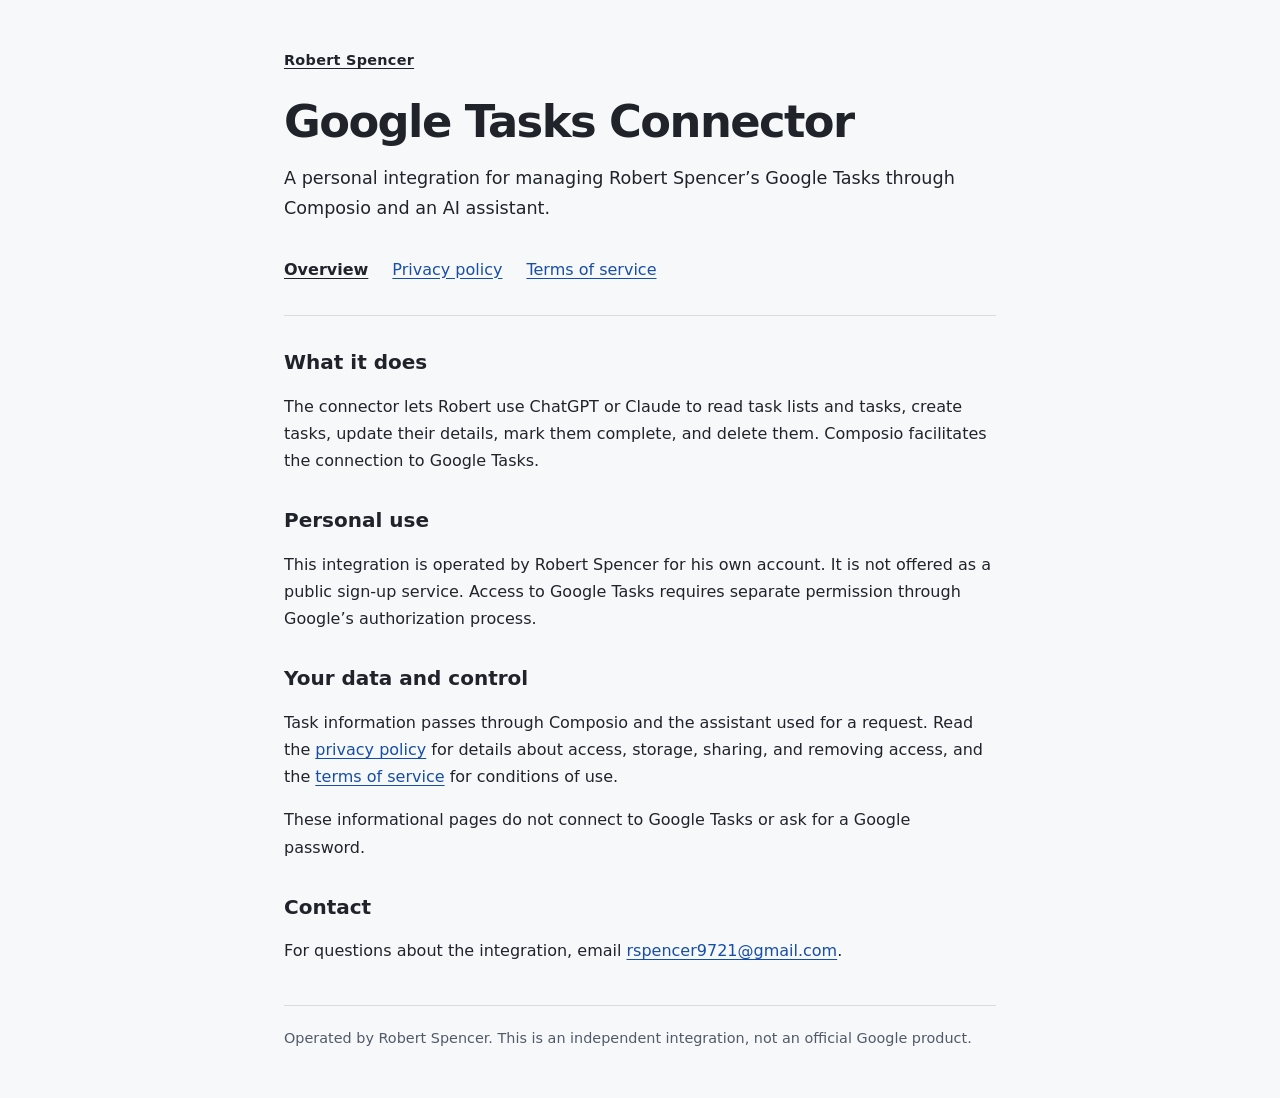
==== google-tasks-connector/index.html @ 69e59636 "Add isolated personal Google Tasks connector information pages" ====
<!doctype html>
<html lang="en">
<head>
  <meta charset="utf-8">
  <meta name="viewport" content="width=device-width, initial-scale=1">
  <meta name="robots" content="noindex, nofollow">
  <meta name="referrer" content="no-referrer">
  <meta http-equiv="Content-Security-Policy" content="default-src 'none'; style-src 'self'; base-uri 'none'; form-action 'none'">
  <title>Google Tasks Connector | Robert Spencer</title>
  <meta name="description" content="A personal Google Tasks integration operated by Robert Spencer, with privacy information and terms of use.">
  <link rel="canonical" href="https://robertjspencer.com/google-tasks-connector/">
  <link rel="stylesheet" href="connector.css">
</head>
<body>
  <a class="skip-link" href="#main">Skip to content</a>
  <div class="page">
    <header>
      <div class="identity"><a href="https://robertjspencer.com/">Robert Spencer</a></div>
      <h1>Google Tasks Connector</h1>
      <p class="lead">A personal integration for managing Robert Spencer’s Google Tasks through Composio and an AI assistant.</p>
      <nav aria-label="Connector pages">
        <a href="./" aria-current="page">Overview</a>
        <a href="privacy/">Privacy policy</a>
        <a href="terms/">Terms of service</a>
      </nav>
    </header>
    <main id="main">
      <h2>What it does</h2>
      <p>The connector lets Robert use ChatGPT or Claude to read task lists and tasks, create tasks, update their details, mark them complete, and delete them. Composio facilitates the connection to Google Tasks.</p>
      <h2>Personal use</h2>
      <p>This integration is operated by Robert Spencer for his own account. It is not offered as a public sign-up service. Access to Google Tasks requires separate permission through Google’s authorization process.</p>
      <h2>Your data and control</h2>
      <p>Task information passes through Composio and the assistant used for a request. Read the <a href="privacy/">privacy policy</a> for details about access, storage, sharing, and removing access, and the <a href="terms/">terms of service</a> for conditions of use.</p>
      <p>These informational pages do not connect to Google Tasks or ask for a Google password.</p>
      <h2>Contact</h2>
      <p>For questions about the integration, email <a href="mailto:rspencer9721@gmail.com">rspencer9721@gmail.com</a>.</p>
    </main>
    <footer>Operated by Robert Spencer. This is an independent integration, not an official Google product.</footer>
  </div>
</body>
</html>
---- google-tasks-connector/connector.css ----
:root { color-scheme: light dark; font-family: system-ui, -apple-system, BlinkMacSystemFont, "Segoe UI", sans-serif; color: #20242a; background: #f7f8fa; line-height: 1.7; }
* { box-sizing: border-box; }
body { margin: 0; }
.page { max-width: 760px; margin: 0 auto; padding: 48px 24px; }
header { border-bottom: 1px solid #d7dce2; padding-bottom: 24px; margin-bottom: 32px; }
.identity { font-size: .9rem; font-weight: 650; letter-spacing: .02em; }
.identity a { color: inherit; }
h1 { font-size: clamp(2rem, 6vw, 2.8rem); line-height: 1.15; letter-spacing: -.035em; margin: 24px 0 16px; }
h2 { font-size: 1.25rem; line-height: 1.4; margin-top: 32px; }
p, ul { margin: 0 0 16px; }
li + li { margin-top: 8px; }
a { color: #174ea6; text-underline-offset: .2em; overflow-wrap: anywhere; }
a:hover { text-decoration-thickness: 2px; }
a:focus-visible { outline: 3px solid #174ea6; outline-offset: 5px; border-radius: 2px; }
.lead { font-size: 1.1rem; }
.muted, footer { color: #515b68; font-size: .9rem; }
nav { display: flex; flex-wrap: wrap; gap: 8px 24px; margin-top: 24px; }
nav a { padding: 8px 0; }
[aria-current="page"] { color: inherit; font-weight: 700; }
footer { margin-top: 40px; padding-top: 20px; border-top: 1px solid #d7dce2; }
.skip-link { position: absolute; left: 16px; top: -80px; padding: 8px 16px; background: #fff; }
.skip-link:focus { top: 12px; }
@media (max-width: 480px) { .page { padding: 32px 20px; } }
@media (prefers-color-scheme: dark) {
  :root { color: #e7ebf0; background: #11151b; }
  a { color: #a9ccff; }
  a:focus-visible { outline-color: #a9ccff; }
  .muted, footer { color: #adb7c4; }
  header, footer { border-color: #39414d; }
  .skip-link { background: #11151b; }
}
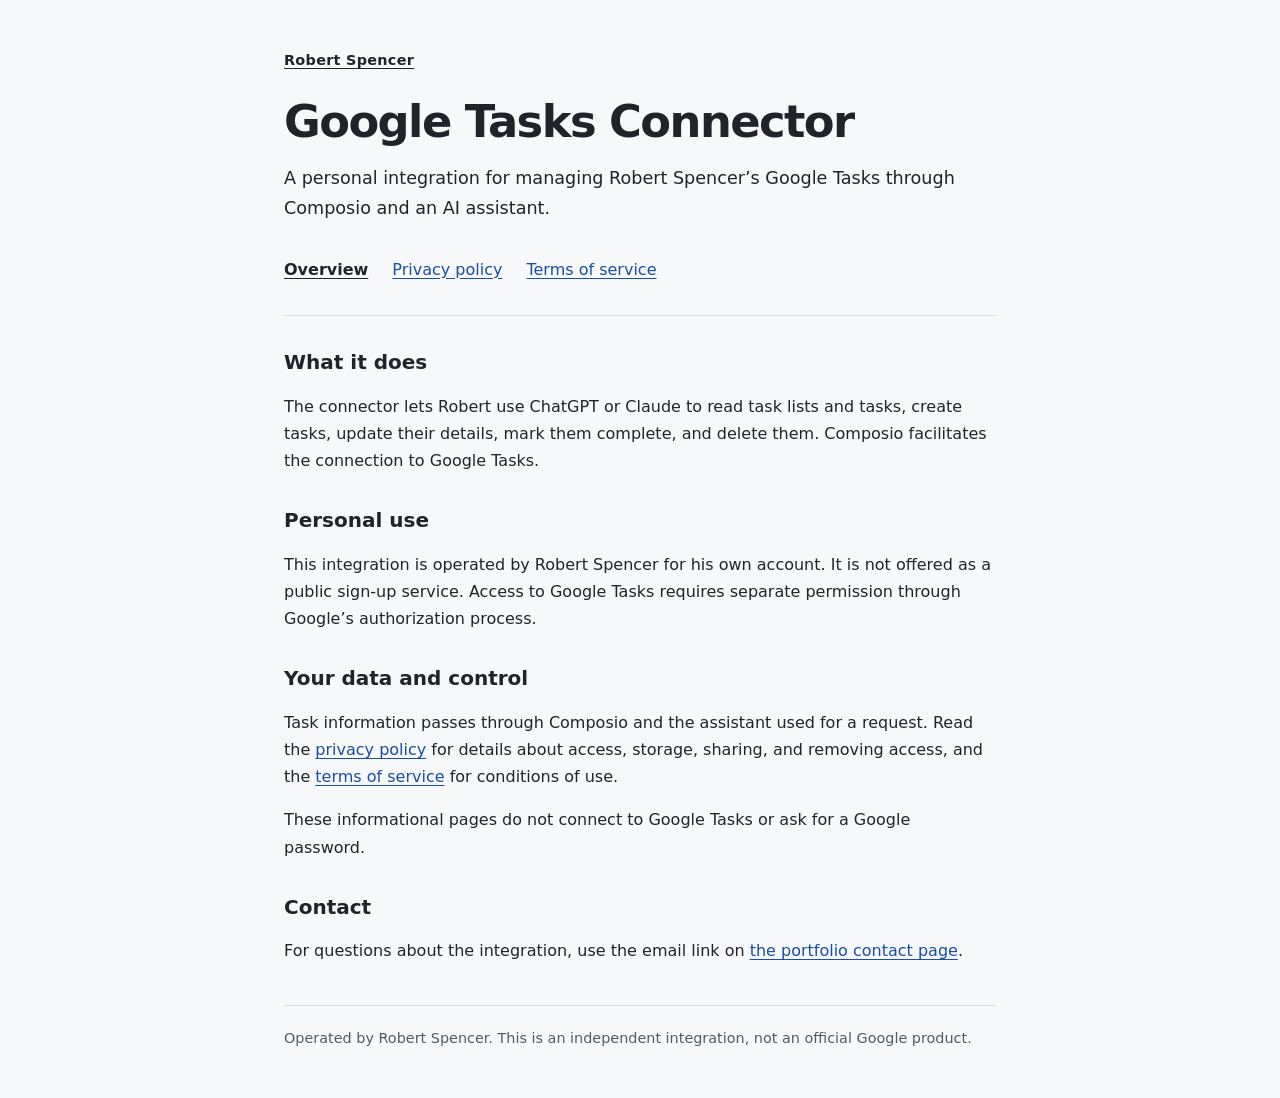
==== commit f61764fc: "Keep connector contact links functional without Cloudflare scripts" ====
--- a/google-tasks-connector/index.html
+++ b/google-tasks-connector/index.html
@@ -33,7 +33,7 @@
       <p>Task information passes through Composio and the assistant used for a request. Read the <a href="privacy/">privacy policy</a> for details about access, storage, sharing, and removing access, and the <a href="terms/">terms of service</a> for conditions of use.</p>
       <p>These informational pages do not connect to Google Tasks or ask for a Google password.</p>
       <h2>Contact</h2>
-      <p>For questions about the integration, email <a href="mailto:rspencer9721@gmail.com">rspencer9721@gmail.com</a>.</p>
+      <p>For questions about the integration, use the email link on <a href="https://robertjspencer.com/#contact">the portfolio contact page</a>.</p>
     </main>
     <footer>Operated by Robert Spencer. This is an independent integration, not an official Google product.</footer>
   </div>
